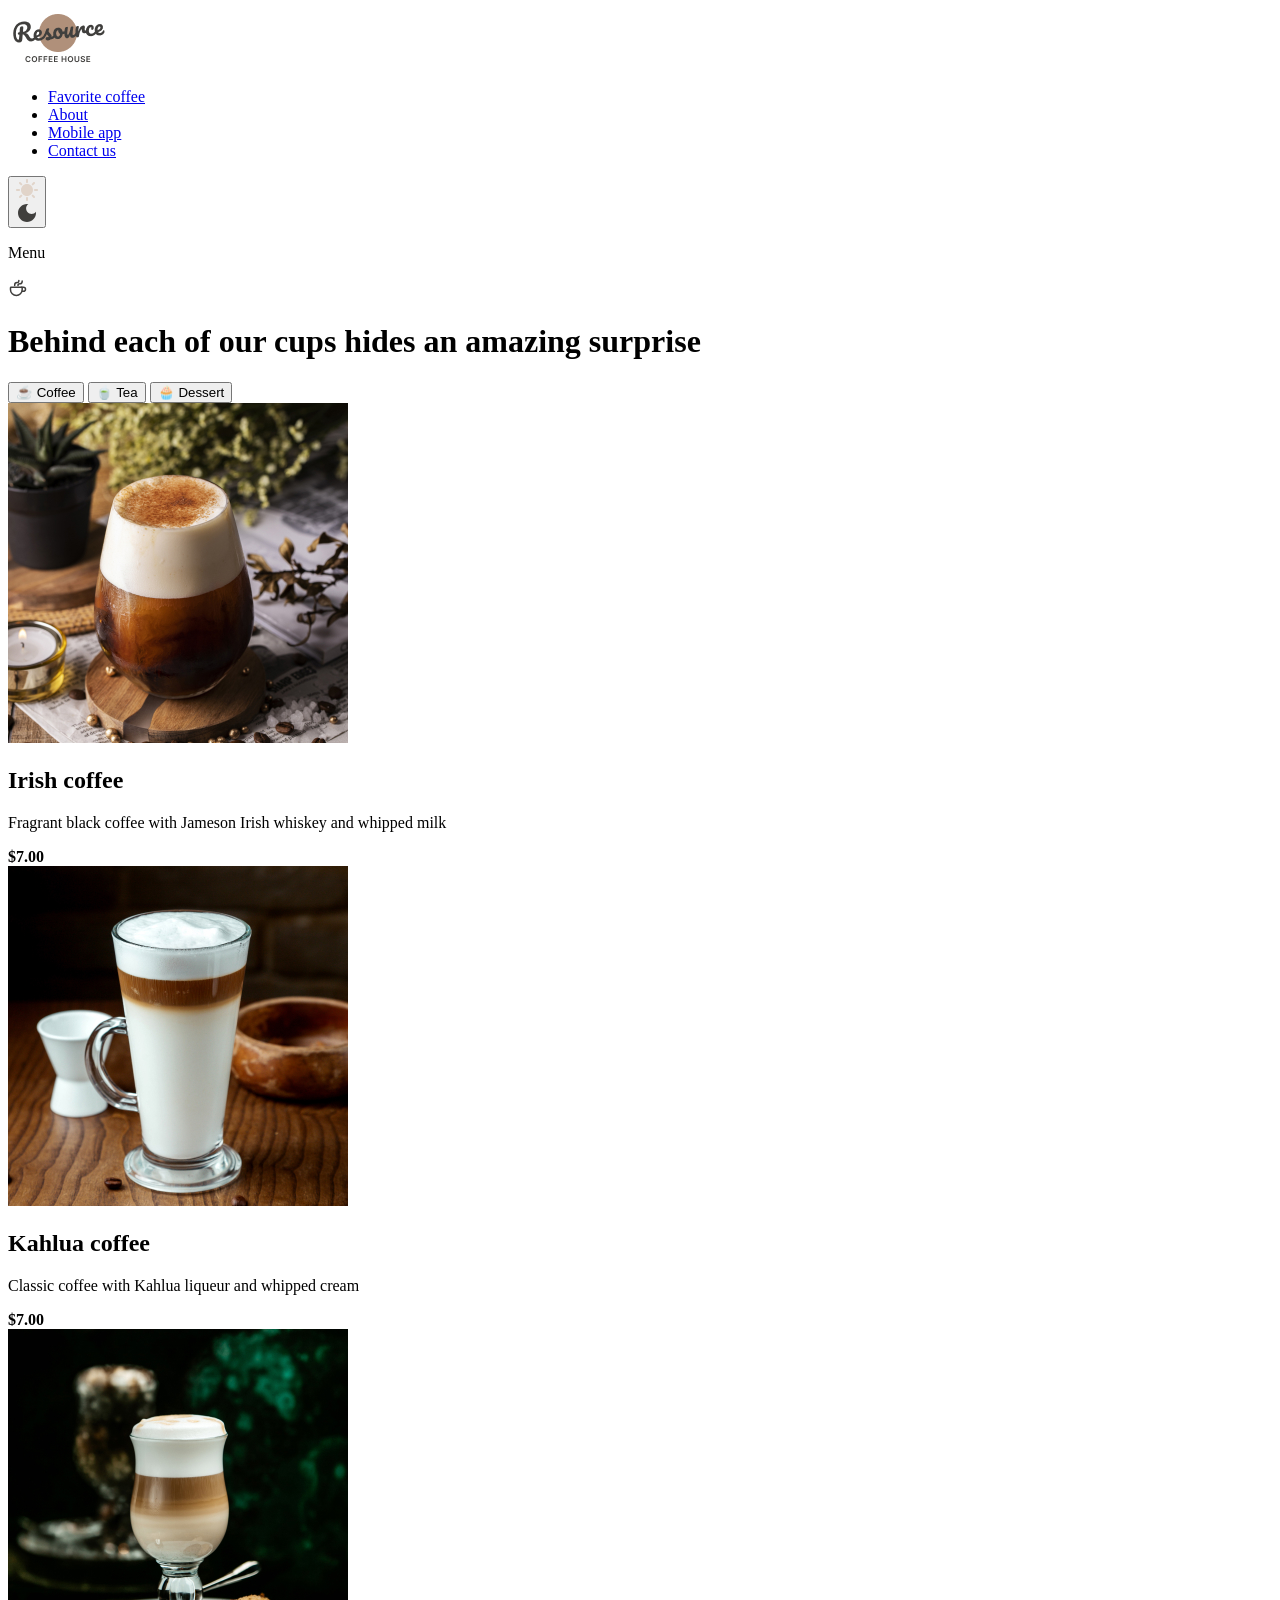
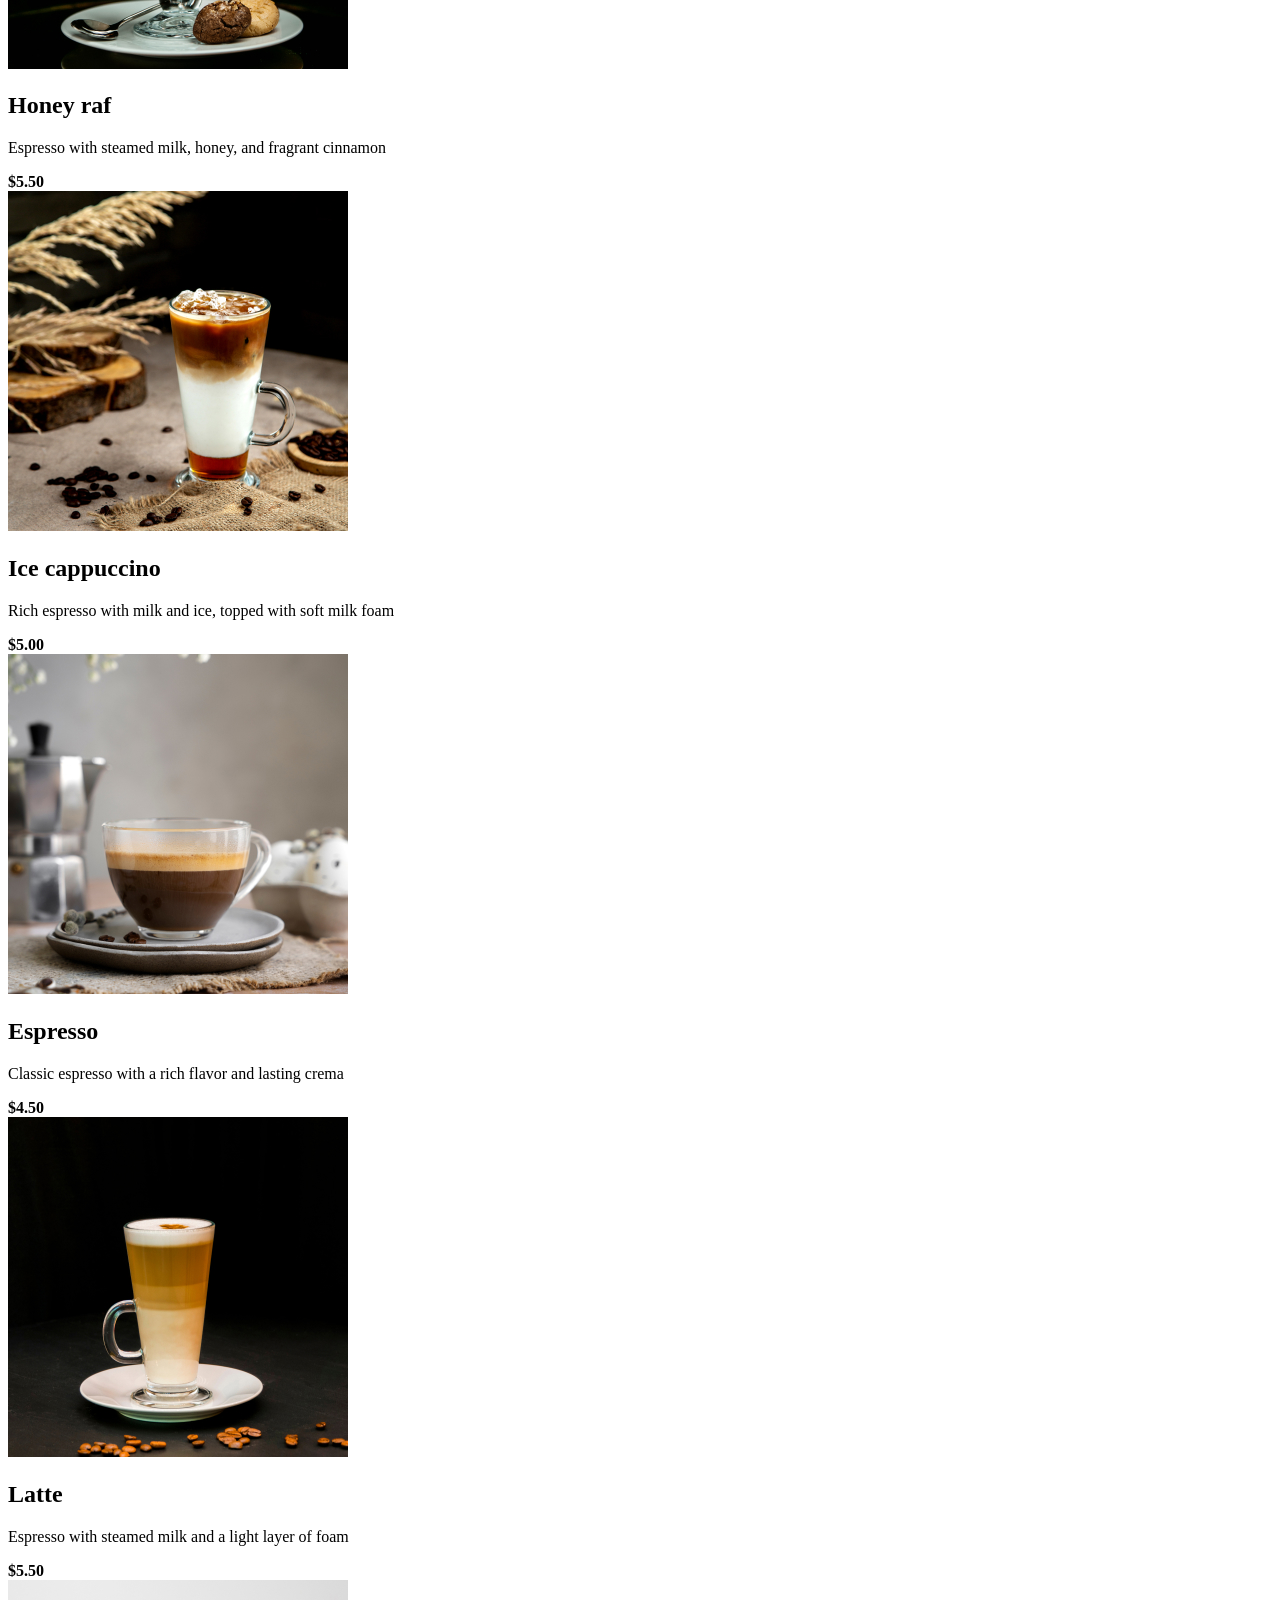
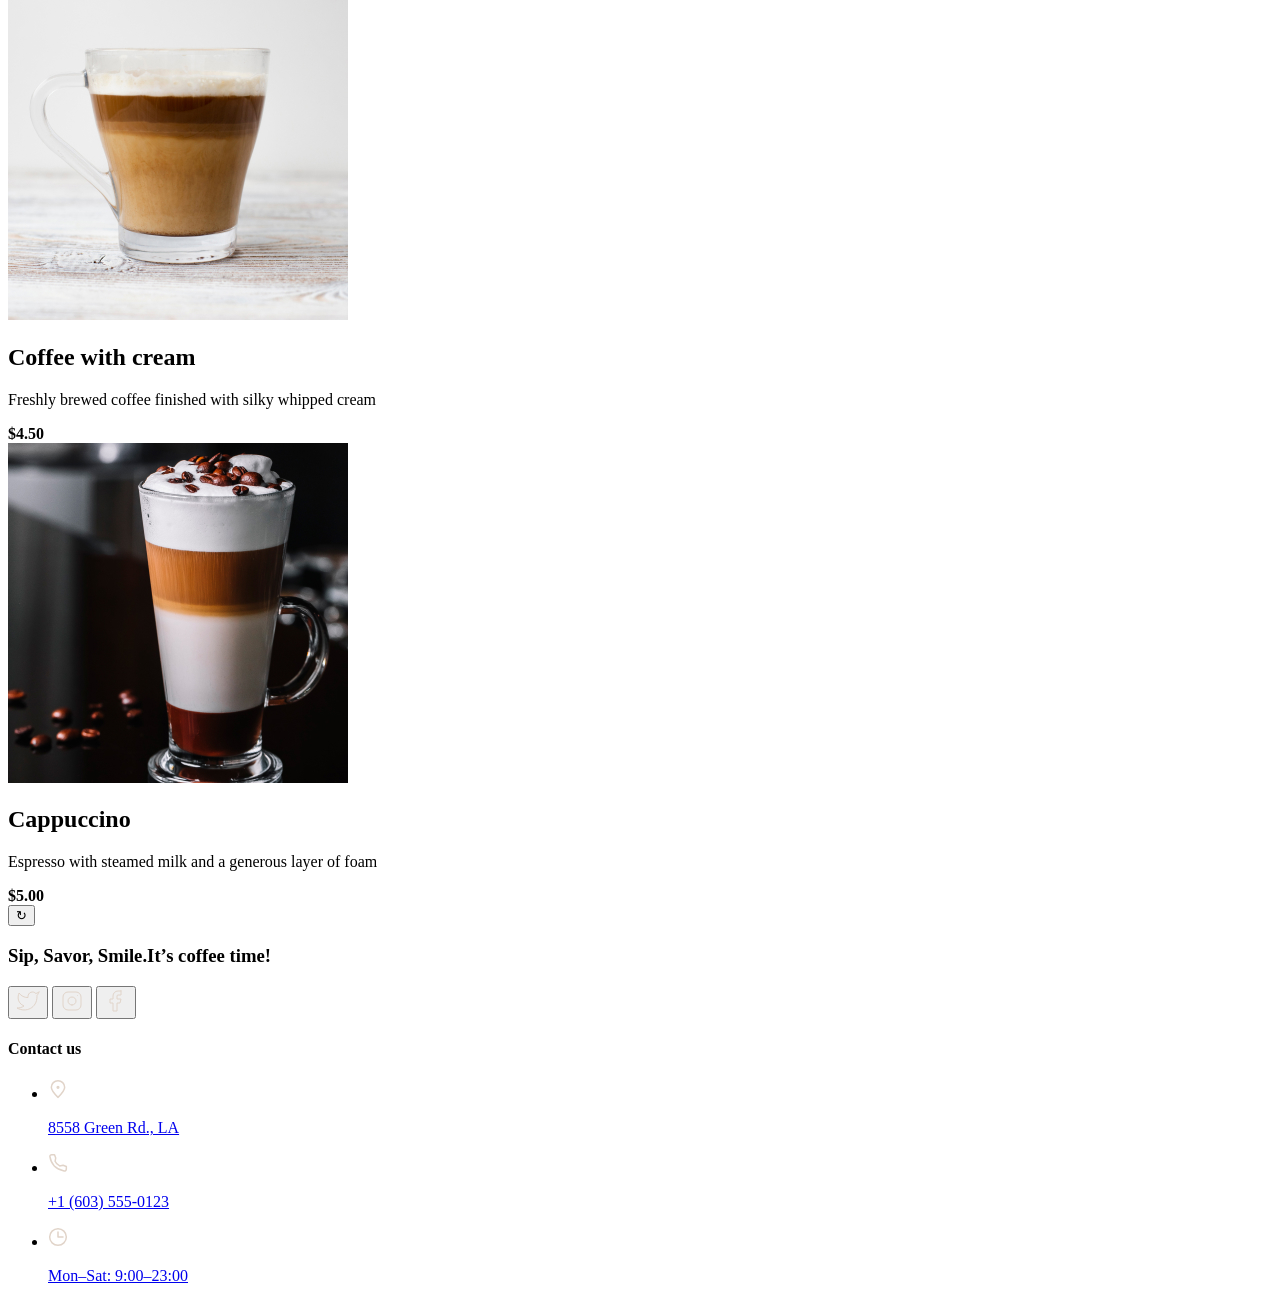
==== catalog.html @ e1d9738f "feat: added structure for the second page" ====
<!DOCTYPE html>
<html lang="en">
<head>
    <meta charset="UTF-8">
    <meta name="viewport" content="width=device-width, initial-scale=1.0">
    <link rel="stylesheet" href="styles/catalog.css">
    <link rel="icon" type="image/png" href="src/pictures/logo.png">
    <title>Menu | Resource</title>
</head>
<body>
    <header class="header">
        <div class="header__top-block">
            <div class="header__logo-container">
                <a href="index.html" aria-label="Go to the main page">
                    <img src="src/pictures/logo.png" alt="logo of the web-site with the sign Resource coffee shop">
                </a>
            </div>
            <nav class="header__nav">
                <ul>
                    <li><a href="index.html#favorite">Favorite coffee</a></li>
                    <li><a href="index.html#about">About</a></li>
                    <li><a href="index.html#mobile-app">Mobile app</a></li>
                    <li><a href="#contact-us">Contact us</a></li>
                </ul>
            </nav>
            <div class="header__interactive">
                <button class="header__switch-theme" type="button" aria-label="Switch theme">
                    <div class="header__img-container header__img-container_selected"><img src="src/pictures/Sun.svg" alt="an icon of the sun"></div>
                    <div class="header__img-container"><img src="src/pictures/Moon.svg" alt="an icon of the moon"></div>
                </button>
                <div class="header__menu header__menu_selected" aria-label="Menu">
                    <p>Menu</p>
                    <div class="header__menu-img">
                        <img src="src/pictures/coffee-cup.svg" alt="a coffee cup icon">
                    </div>
                </div>
            </div>
        </div>
    </header>

    <main class="catalog">
        <h1 class="catalog__heading">Behind each of our cups hides an <span>amazing surprise</span></h1>
        <div class="catalog__tabs" role="tablist" aria-label="Menu categories">
            <button class="catalog__tab catalog__tab_active" type="button">
                <span class="catalog__tab-icon">
                    ☕
                </span>
                <span>
                    Coffee
                </span>
            </button>
            <button class="catalog__tab" type="button">
                <span class="catalog__tab-icon">
                    🍵
                </span>
                <span>
                    Tea
                </span>
            </button>
            <button class="catalog__tab" type="button">
                <span class="catalog__tab-icon">
                    🧁
                </span>
                <span>
                    Dessert
                </span>
            </button>
        </div>
        <section class="catalog__grid" aria-label="Coffee menu">
            <article class="catalog-card">
                <div class="catalog-card__image">
                    <img src="src/pictures/coffee-1.jpg" alt="Irish coffee">
                </div>

                <div class="catalog-card__content">
                    <h2>Irish coffee</h2>

                    <p>Fragrant black coffee with Jameson Irish whiskey and whipped milk</p>

                    <strong>$7.00</strong>
                </div>
            </article>
            <article class="catalog-card">
                <div class="catalog-card__image">
                    <img src="src/pictures/coffee-2.jpg" alt="Kahlua coffee">
                </div>

                <div class="catalog-card__content">
                    <h2>Kahlua coffee</h2>

                    <p>Classic coffee with Kahlua liqueur and whipped cream</p>

                    <strong>$7.00</strong>
                </div>
            </article>

            <article class="catalog-card">
                <div class="catalog-card__image">
                    <img src="src/pictures/coffee-3.jpg" alt="Honey raf">
                </div>

                <div class="catalog-card__content">
                    <h2>Honey raf</h2>

                    <p>Espresso with steamed milk, honey, and fragrant cinnamon</p>

                    <strong>$5.50</strong>
                </div>
            </article>

            <article class="catalog-card">
                <div class="catalog-card__image">
                    <img src="src/pictures/coffee-4.jpg" alt="Ice cappuccino">
                </div>

                <div class="catalog-card__content">
                    <h2>Ice cappuccino</h2>

                    <p>Rich espresso with milk and ice, topped with soft milk foam</p>

                    <strong>$5.00</strong>
                </div>
            </article>

            <article class="catalog-card catalog-card_hidden">
                <div class="catalog-card__image">
                    <img src="src/pictures/coffee-5.jpg" alt="Espresso">
                </div>

                <div class="catalog-card__content">
                    <h2>Espresso</h2>

                    <p>Classic espresso with a rich flavor and lasting crema</p>

                    <strong>$4.50</strong>
                </div>
            </article>

            <article class="catalog-card catalog-card_hidden">
                <div class="catalog-card__image">
                    <img src="src/pictures/coffee-6.jpg" alt="Latte">
                </div>

                <div class="catalog-card__content">
                    <h2>Latte</h2>

                    <p>Espresso with steamed milk and a light layer of foam</p>

                    <strong>$5.50</strong>
                </div>
            </article>

            <article class="catalog-card catalog-card_hidden">
                <div class="catalog-card__image">
                    <img src="src/pictures/coffee-7.jpg" alt="Coffee with cream">
                </div>

                <div class="catalog-card__content">
                    <h2>Coffee with cream</h2>

                    <p>Freshly brewed coffee finished with silky whipped cream</p>

                    <strong>$4.50</strong>
                </div>
            </article>

            <article class="catalog-card catalog-card_hidden">
                <div class="catalog-card__image">
                    <img src="src/pictures/coffee-8.jpg" alt="Cappuccino">
                </div>

                <div class="catalog-card__content">
                    <h2>Cappuccino</h2>

                    <p>Espresso with steamed milk and a generous layer of foam</p>

                    <strong>$5.00</strong>
                </div>
            </article>
        </section>
        <button class="catalog__load-more" type="button" aria-label="Load more coffee items">↻</button>
    </main>

    <footer class="footer" id="contact-us">
        <div class="footer__left">
            <h3 class="footer__heading"><span class="footer__heading-line">Sip, Savor, Smile.</span><span class="footer__heading-line main__printed">It’s coffee time!</span></h3>
            <div class="footer__buttons">
                <button class="footer-button" type="button"><img src="src/pictures/twitter.svg" alt="an icon of Twitter"></button>
                <button class="footer-button" type="button"><img src="src/pictures/instagram.svg" alt="an icon of Instagram"></button>
                <button class="footer-button" type="button"><img src="src/pictures/facebook.svg" alt="an icon of Facebook"></button>
            </div>
        </div>
        <div class="footer__right">
            <h4 class="footer__right-heading">Contact us</h4>
            <ul class="footer__contacts">
                <li><a href="https://www.google.com/maps/search/?api=1&query=8558+Green+Rd,+Los+Angeles" target="_blank" rel="noopener noreferrer"><div class="footer__icon"><img src="src/pictures/pin-alt.svg" alt="an icon of geographic point"></div><p class="footer__text">8558 Green Rd., LA</p></a></li>
                <li><a href="tel:+16035550123"><div class="footer__icon"><img src="src/pictures/phone.svg" alt="an icon of a phone"></div><p class="footer__text">+1 (603) 555-0123</p></a></li>
                <li><a href="https://calendar.google.com/calendar/u/0/r" target="_blank" rel="noopener noreferrer"><div class="footer__icon"><img src="src/pictures/clock.svg" alt="an icon of a clock"></div><p class="footer__text">Mon–Sat: 9:00–23:00</p></a></li>
            </ul>
        </div>
    </footer>
</body>
</html>
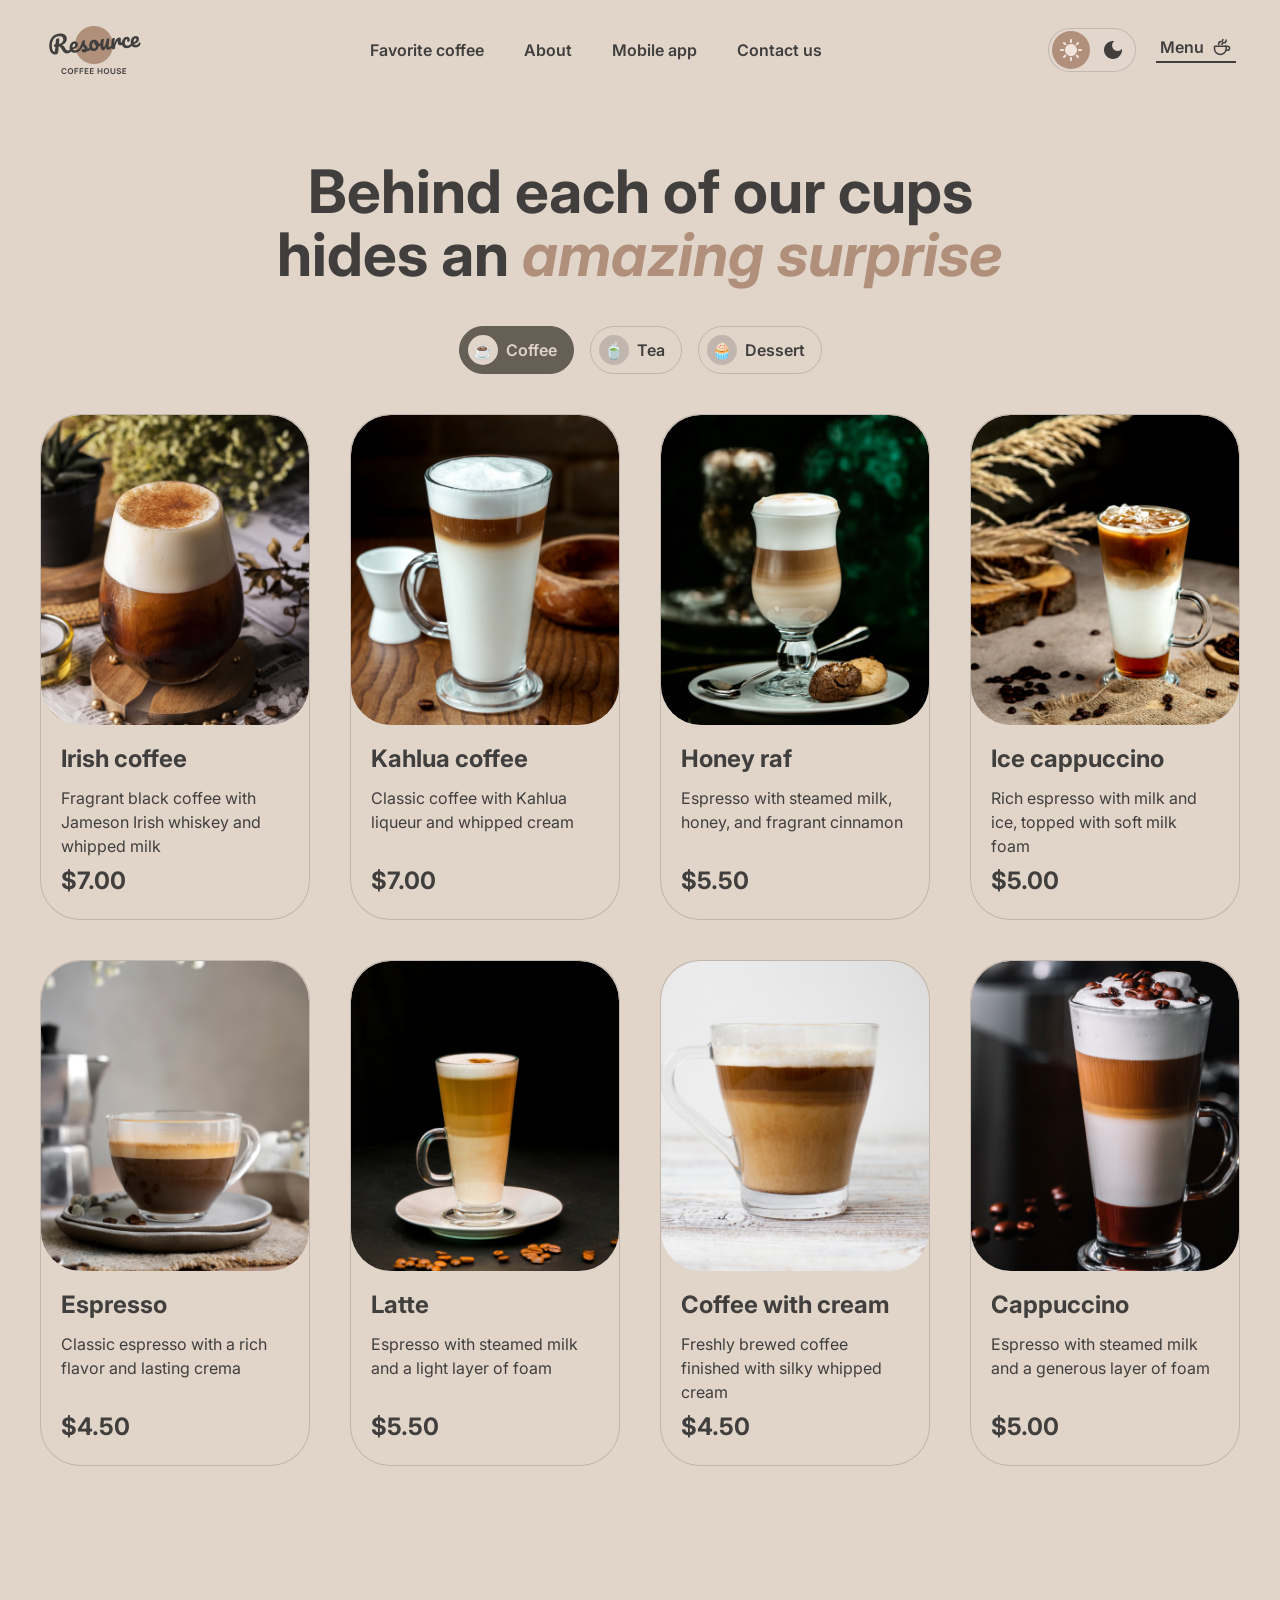
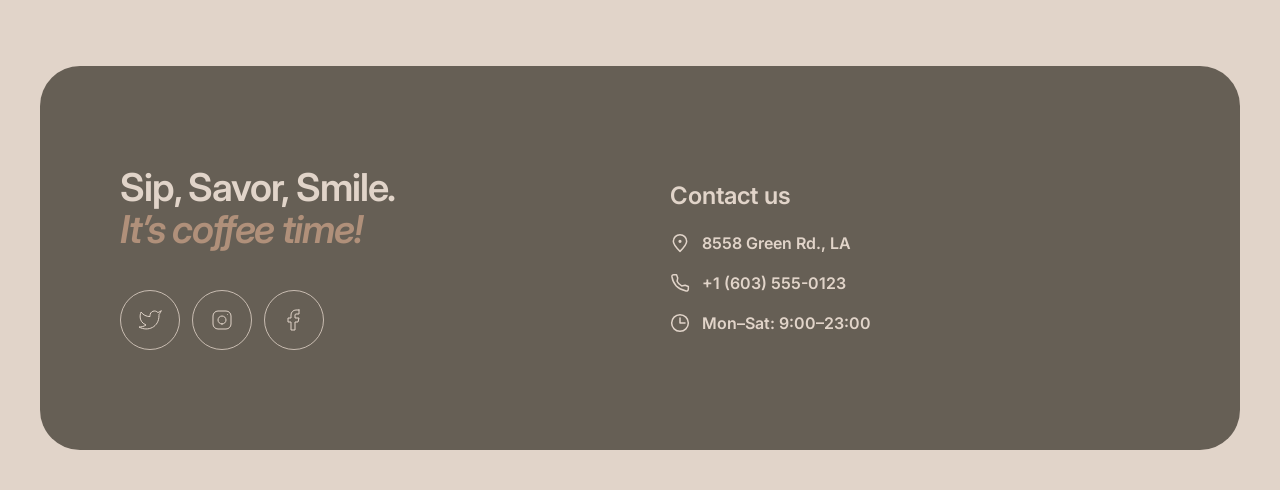
==== commit bcfb76d8: "feat: completed the whole structure" ====
--- a/catalog.html
+++ b/catalog.html
@@ -12,7 +12,7 @@
         <div class="header__top-block">
             <div class="header__logo-container">
                 <a href="index.html" aria-label="Go to the main page">
-                    <img src="src/pictures/logo.png" alt="logo of the web-site with the sign Resource coffee shop">
+                    <img class="header__logo" src="src/pictures/logo.png" data-light-src="src/pictures/logo.png" data-dark-src="src/pictures/logo-dark.png" alt="logo of the web-site with the sign Resource coffee shop">
                 </a>
             </div>
             <nav class="header__nav">
@@ -24,7 +24,7 @@
                 </ul>
             </nav>
             <div class="header__interactive">
-                <button class="header__switch-theme" type="button" aria-label="Switch theme">
+                <button class="header__switch-theme" type="button" aria-label="Switch theme" aria-pressed="false">
                     <div class="header__img-container header__img-container_selected"><img src="src/pictures/Sun.svg" alt="an icon of the sun"></div>
                     <div class="header__img-container"><img src="src/pictures/Moon.svg" alt="an icon of the moon"></div>
                 </button>
@@ -199,5 +199,7 @@
             </ul>
         </div>
     </footer>
+
+    <script src="src/scripts/script.js"></script>
 </body>
 </html>
--- a/styles/catalog.css
+++ b/styles/catalog.css
@@ -0,0 +1,202 @@
+@import url('style.css');
+
+.header__menu_selected {
+    border-bottom: 2px solid var(--dark-text);
+    padding-bottom: 4px;
+}
+
+.catalog {
+    max-width: 1360px;
+    margin: 0 auto;
+    padding: 60px 0 100px;
+}
+
+.catalog__heading {
+    max-width: 800px;
+    margin: 0 auto;
+    color: var(--dark-text);
+    font-size: 60px;
+    line-height: 1.05;
+    text-align: center;
+}
+
+.catalog__heading span {
+    color: var(--printed-text);
+    font-style: italic;
+}
+
+.catalog__tabs {
+    display: flex;
+    justify-content: center;
+    gap: 16px;
+    margin: 40px 0;
+}
+
+.catalog__tab {
+    display: inline-flex;
+    align-items: center;
+    gap: 8px;
+    min-height: 46px;
+    padding: 8px 16px 8px 8px;
+    border: 1px solid transparent;
+    border-radius: 100px;
+    background: transparent;
+    color: var(--dark-text);
+    font-size: 16px;
+    font-weight: 600;
+    cursor: pointer;
+    transition: background-color 0.2s ease, color 0.2s ease, border-color 0.2s ease;
+}
+
+.catalog__tab-icon {
+    display: grid;
+    width: 30px;
+    height: 30px;
+    place-items: center;
+    border-radius: 50%;
+    background: #c1b6ad;
+    font-size: 16px;
+}
+
+.catalog__tab:hover,
+.catalog__tab_active {
+    border-color: #665f55;
+    background: #665f55;
+    color: var(--cream-text);
+}
+
+.catalog__tab:not(.catalog__tab_active) {
+    border-color: #c1b6ad;
+}
+
+.catalog__tab_active .catalog__tab-icon {
+    background: #e1d4c9;
+}
+
+.catalog__grid {
+    display: grid;
+    grid-template-columns: repeat(4, 1fr);
+    gap: 40px;
+}
+
+.catalog-card {
+    min-height: 506px;
+    overflow: hidden;
+    border: 1px solid rgba(64, 63, 61, 0.2);
+    border-radius: 40px;
+    background: var(--light-background);
+    transition: transform 0.2s ease, box-shadow 0.2s ease;
+}
+
+.catalog-card:hover {
+    transform: translateY(-4px);
+    box-shadow: var(--shadow-soft);
+}
+
+.catalog-card__image {
+    height: 310px;
+    overflow: hidden;
+    border-radius: 40px;
+}
+
+.catalog-card__image img {
+    width: 100%;
+    height: 100%;
+    object-fit: cover;
+    transition: transform 0.3s ease;
+}
+
+.catalog-card:hover .catalog-card__image img {
+    transform: scale(1.04);
+}
+
+.catalog-card__content {
+    display: flex;
+    min-height: 194px;
+    flex-direction: column;
+    padding: 20px;
+}
+
+.catalog-card__content h2 {
+    margin-bottom: 12px;
+    font-size: 24px;
+    line-height: 1.2;
+}
+
+.catalog-card__content p {
+    font-size: 16px;
+    line-height: 1.5;
+}
+
+.catalog-card__content strong {
+    margin-top: auto;
+    font-size: 24px;
+}
+
+.catalog__load-more {
+    display: none;
+    width: 60px;
+    height: 60px;
+    margin: 40px auto 0;
+    border: 1px solid var(--dark-text);
+    border-radius: 50%;
+    background: transparent;
+    color: var(--dark-text);
+    font-size: 26px;
+    cursor: pointer;
+    transform: rotate(95deg);
+    transition: background-color 0.2s ease, transform 0.2s ease;
+}
+
+.catalog__load-more:hover {
+    transform: rotate(95deg) translateY(-2px);
+}
+
+@media (max-width: 1100px) {
+    .catalog {
+        padding-top: 40px;
+    }
+
+    .catalog__heading {
+        max-width: 680px;
+        font-size: 48px;
+    }
+
+    .catalog__grid {
+        grid-template-columns: repeat(2, 1fr);
+        gap: 40px;
+    }
+
+    .catalog-card_hidden {
+        display: none;
+    }
+
+    .catalog__load-more {
+        display: block;
+    }
+}
+
+@media (max-width: 600px) {
+    .catalog {
+        padding: 40px 0 60px;
+    }
+
+    .catalog__heading {
+        font-size: 32px;
+    }
+
+    .catalog__tabs {
+        gap: 4px;
+        margin: 32px 0;
+    }
+
+    .catalog__tab {
+        padding-right: 10px;
+        font-size: 14px;
+    }
+
+    .catalog__grid {
+        grid-template-columns: 1fr;
+        gap: 20px;
+    }
+}
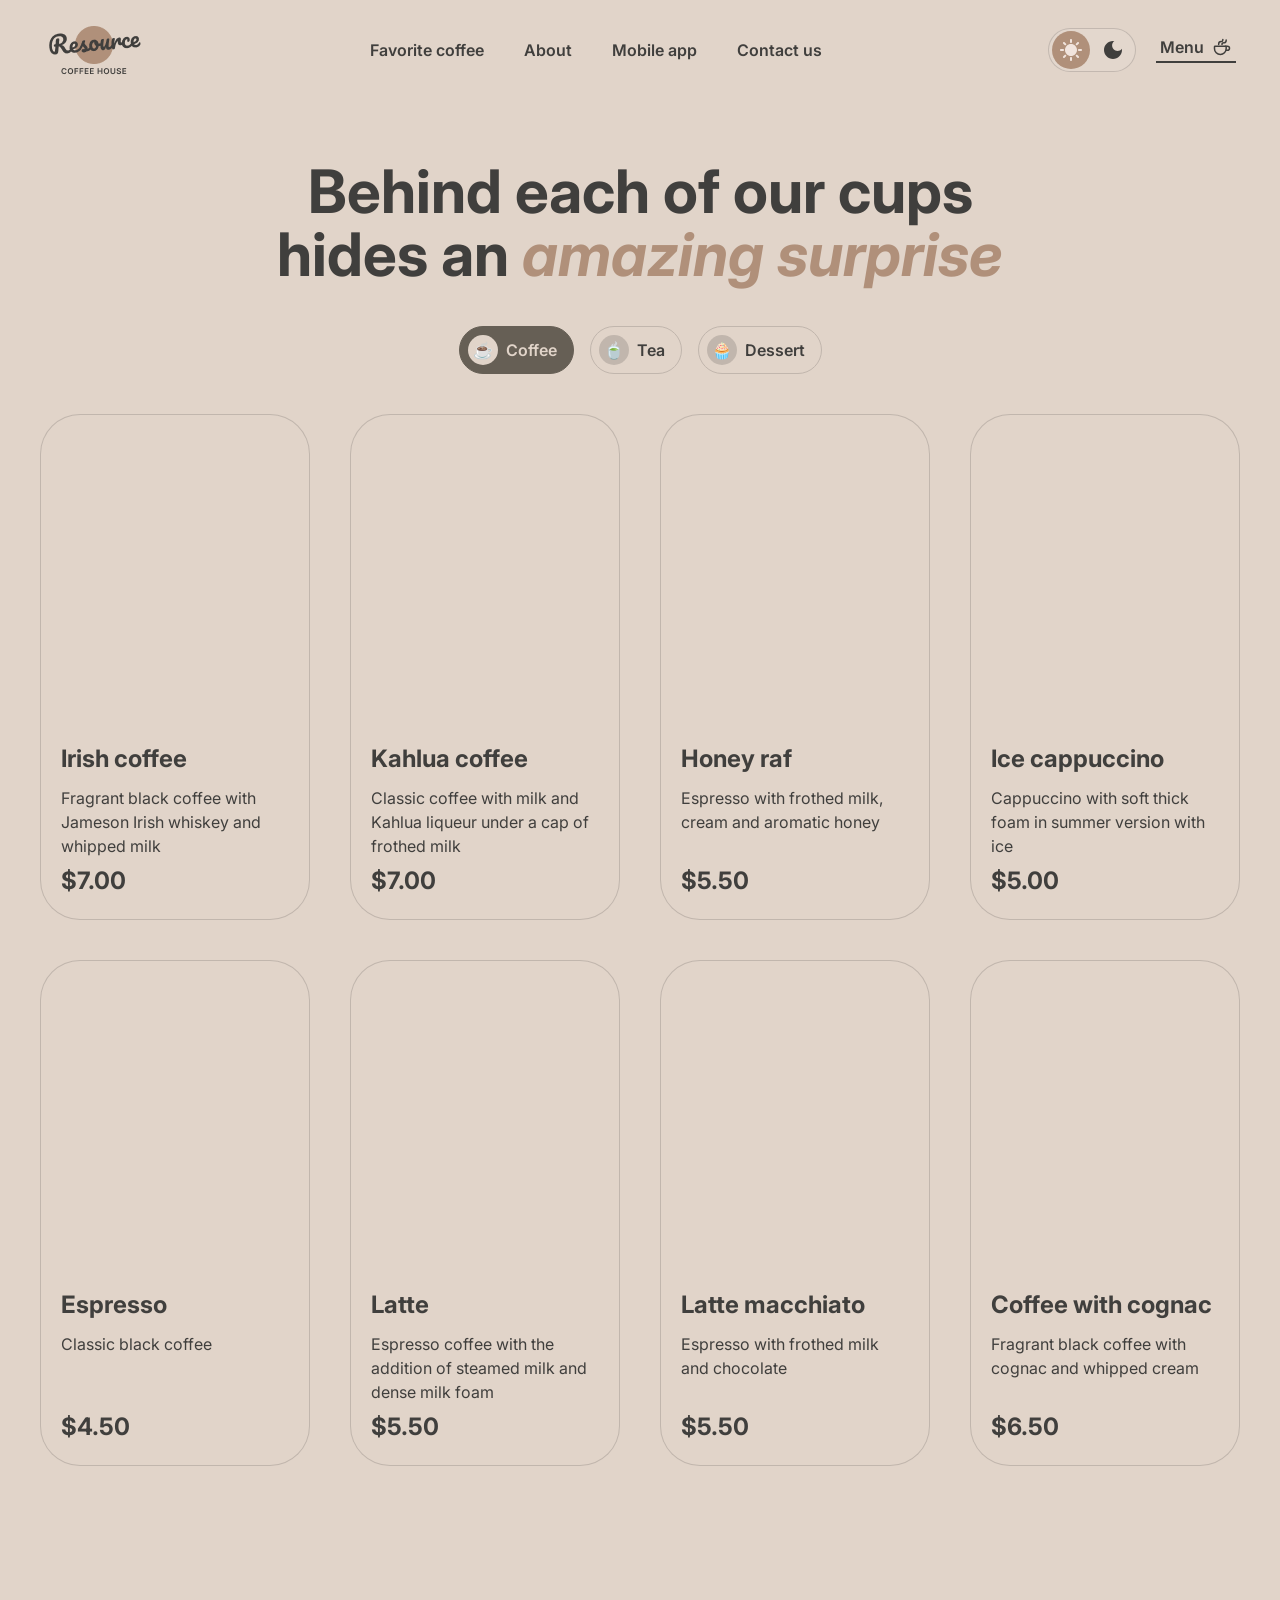
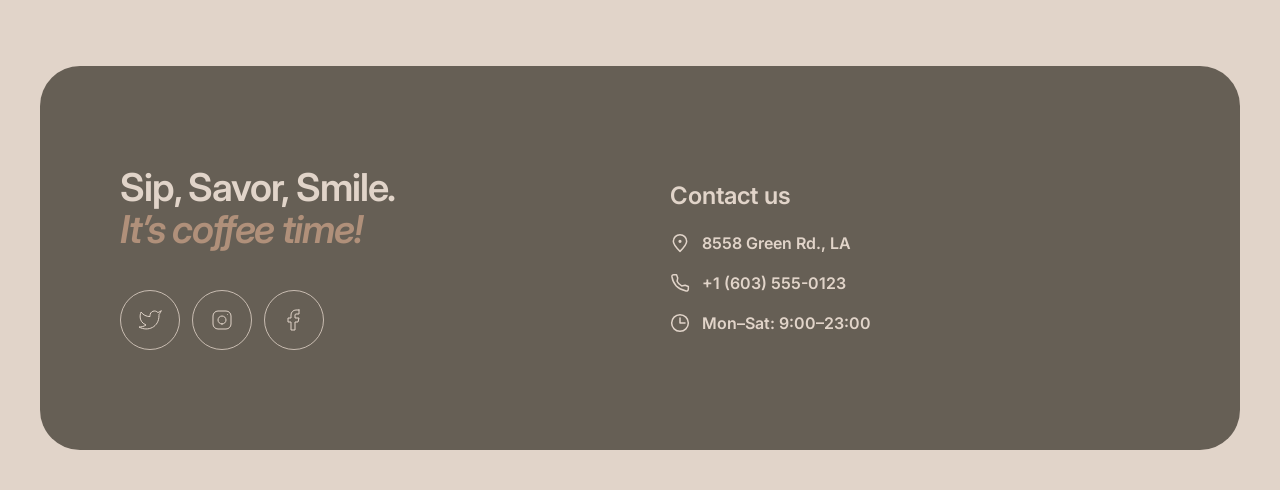
==== commit 980d9c5b: "feat: add interactive coffee house features Add responsive burger navigation, slider controls, dynam" ====
--- a/catalog.html
+++ b/catalog.html
@@ -28,11 +28,12 @@
                     <div class="header__img-container header__img-container_selected"><img src="src/pictures/Sun.svg" alt="an icon of the sun"></div>
                     <div class="header__img-container"><img src="src/pictures/Moon.svg" alt="an icon of the moon"></div>
                 </button>
-                <div class="header__menu header__menu_selected" aria-label="Menu">
+                <button class="header__menu header__menu_selected" type="button" aria-label="Open menu" aria-expanded="false">
                     <p>Menu</p>
                     <div class="header__menu-img">
                         <img src="src/pictures/coffee-cup.svg" alt="a coffee cup icon">
                     </div>
+                </button>
                 </div>
             </div>
         </div>
@@ -66,118 +67,8 @@
                 </span>
             </button>
         </div>
-        <section class="catalog__grid" aria-label="Coffee menu">
-            <article class="catalog-card">
-                <div class="catalog-card__image">
-                    <img src="src/pictures/coffee-1.jpg" alt="Irish coffee">
-                </div>
-
-                <div class="catalog-card__content">
-                    <h2>Irish coffee</h2>
-
-                    <p>Fragrant black coffee with Jameson Irish whiskey and whipped milk</p>
-
-                    <strong>$7.00</strong>
-                </div>
-            </article>
-            <article class="catalog-card">
-                <div class="catalog-card__image">
-                    <img src="src/pictures/coffee-2.jpg" alt="Kahlua coffee">
-                </div>
-
-                <div class="catalog-card__content">
-                    <h2>Kahlua coffee</h2>
-
-                    <p>Classic coffee with Kahlua liqueur and whipped cream</p>
-
-                    <strong>$7.00</strong>
-                </div>
-            </article>
-
-            <article class="catalog-card">
-                <div class="catalog-card__image">
-                    <img src="src/pictures/coffee-3.jpg" alt="Honey raf">
-                </div>
-
-                <div class="catalog-card__content">
-                    <h2>Honey raf</h2>
-
-                    <p>Espresso with steamed milk, honey, and fragrant cinnamon</p>
-
-                    <strong>$5.50</strong>
-                </div>
-            </article>
-
-            <article class="catalog-card">
-                <div class="catalog-card__image">
-                    <img src="src/pictures/coffee-4.jpg" alt="Ice cappuccino">
-                </div>
-
-                <div class="catalog-card__content">
-                    <h2>Ice cappuccino</h2>
-
-                    <p>Rich espresso with milk and ice, topped with soft milk foam</p>
-
-                    <strong>$5.00</strong>
-                </div>
-            </article>
-
-            <article class="catalog-card catalog-card_hidden">
-                <div class="catalog-card__image">
-                    <img src="src/pictures/coffee-5.jpg" alt="Espresso">
-                </div>
-
-                <div class="catalog-card__content">
-                    <h2>Espresso</h2>
-
-                    <p>Classic espresso with a rich flavor and lasting crema</p>
-
-                    <strong>$4.50</strong>
-                </div>
-            </article>
-
-            <article class="catalog-card catalog-card_hidden">
-                <div class="catalog-card__image">
-                    <img src="src/pictures/coffee-6.jpg" alt="Latte">
-                </div>
-
-                <div class="catalog-card__content">
-                    <h2>Latte</h2>
-
-                    <p>Espresso with steamed milk and a light layer of foam</p>
-
-                    <strong>$5.50</strong>
-                </div>
-            </article>
-
-            <article class="catalog-card catalog-card_hidden">
-                <div class="catalog-card__image">
-                    <img src="src/pictures/coffee-7.jpg" alt="Coffee with cream">
-                </div>
-
-                <div class="catalog-card__content">
-                    <h2>Coffee with cream</h2>
-
-                    <p>Freshly brewed coffee finished with silky whipped cream</p>
-
-                    <strong>$4.50</strong>
-                </div>
-            </article>
-
-            <article class="catalog-card catalog-card_hidden">
-                <div class="catalog-card__image">
-                    <img src="src/pictures/coffee-8.jpg" alt="Cappuccino">
-                </div>
-
-                <div class="catalog-card__content">
-                    <h2>Cappuccino</h2>
-
-                    <p>Espresso with steamed milk and a generous layer of foam</p>
-
-                    <strong>$5.00</strong>
-                </div>
-            </article>
-        </section>
+        <section class="catalog__grid" aria-label="Coffee menu"></section>
+        <div class="catalog__modal-root"></div>
         <button class="catalog__load-more" type="button" aria-label="Load more coffee items">↻</button>
     </main>
 
@@ -200,6 +91,6 @@
         </div>
     </footer>
 
-    <script src="src/scripts/script.js"></script>
+    <script type="module" src="src/scripts/main.js"></script>
 </body>
 </html>
--- a/styles/catalog.css
+++ b/styles/catalog.css
@@ -23,6 +23,29 @@
 .catalog__heading span {
     color: var(--printed-text);
     font-style: italic;
+}
+
+.catalog,
+.catalog__heading,
+.catalog__tabs,
+.catalog__tab,
+.catalog-card,
+.catalog__load-more {
+    transition: var(--theme-transition), transform 0.2s ease, box-shadow 0.2s ease;
+}
+
+.dark-theme .catalog-card {
+    border-color: rgba(225, 212, 201, 0.2);
+    background: #665f55;
+}
+
+.dark-theme .catalog__tab:not(.catalog__tab_active) {
+    border-color: #c1b6ad;
+}
+
+.dark-theme .catalog__load-more {
+    border-color: var(--cream-text);
+    color: var(--cream-text);
 }
 
 .catalog__tabs {
@@ -149,7 +172,134 @@
 }
 
 .catalog__load-more:hover {
-    transform: rotate(95deg) translateY(-2px);
+    background: var(--printed-text);
+}
+
+.catalog__load-more[hidden] {
+    display: none;
+}
+
+.catalog-modal {
+    position: fixed;
+    z-index: 20;
+    inset: 0;
+}
+
+.catalog-modal__backdrop {
+    position: absolute;
+    inset: 0;
+    background: rgba(64, 63, 61, 0.8);
+}
+
+.catalog-modal__dialog {
+    position: absolute;
+    top: 50%;
+    left: 50%;
+    display: flex;
+    width: min(800px, calc(100% - 40px));
+    max-height: calc(100vh - 40px);
+    overflow: auto;
+    transform: translate(-50%, -50%);
+    border-radius: 40px;
+    background: var(--light-background);
+    color: var(--dark-text);
+    box-shadow: var(--shadow-soft);
+}
+
+.catalog-modal__image {
+    width: 340px;
+    height: 340px;
+    margin: 20px;
+    border-radius: 40px;
+    object-fit: cover;
+}
+
+.catalog-modal__content {
+    flex: 1;
+    padding: 20px 20px 20px 0;
+}
+
+.catalog-modal__content h2 {
+    margin: 0 40px 12px 0;
+    font-size: 24px;
+}
+
+.catalog-modal__content > p {
+    margin-bottom: 20px;
+}
+
+.catalog-modal__close {
+    position: absolute;
+    top: 16px;
+    right: 16px;
+    z-index: 1;
+    width: 44px;
+    height: 44px;
+    border: 1px solid var(--dark-text);
+    border-radius: 50%;
+    background: transparent;
+    color: var(--dark-text);
+    font-size: 30px;
+    line-height: 1;
+    cursor: pointer;
+}
+
+.catalog-modal__option {
+    margin-top: 20px;
+}
+
+.catalog-modal__option h3 {
+    margin-bottom: 8px;
+    font-size: 16px;
+}
+
+.catalog-modal__choices {
+    display: flex;
+    flex-wrap: wrap;
+    gap: 8px;
+}
+
+.catalog-modal__choices button {
+    min-height: 38px;
+    padding: 6px 12px;
+    border: 1px solid #c1b6ad;
+    border-radius: 100px;
+    background: transparent;
+    color: var(--dark-text);
+    cursor: pointer;
+}
+
+.catalog-modal__choices button span {
+    margin-right: 5px;
+    font-weight: 600;
+}
+
+.catalog-modal__choices button.is-selected {
+    border-color: var(--dark-background);
+    background: var(--dark-background);
+    color: var(--cream-text);
+}
+
+.catalog-modal__total {
+    display: flex;
+    justify-content: space-between;
+    margin-top: 24px;
+    font-size: 20px;
+}
+
+.catalog-modal__total strong {
+    font-size: 24px;
+}
+
+.modal-open {
+    overflow: hidden;
+}
+
+.catalog-card:focus-visible,
+.catalog__tab:focus-visible,
+.catalog-modal button:focus-visible {
+    outline: 2px solid var(--printed-text);
+    outline-offset: 3px;
 }
 
 @media (max-width: 1100px) {
@@ -167,12 +317,24 @@
         gap: 40px;
     }
 
+}
+
+@media (max-width: 768px) {
     .catalog-card_hidden {
         display: none;
     }
 
     .catalog__load-more {
         display: block;
+    }
+
+    .catalog-modal__dialog {
+        width: min(600px, calc(100% - 32px));
+    }
+
+    .catalog-modal__image {
+        width: 180px;
+        height: 180px;
     }
 }
 
@@ -199,4 +361,22 @@
         grid-template-columns: 1fr;
         gap: 20px;
     }
-}
+
+    .catalog-modal__dialog {
+        display: block;
+        width: calc(100% - 32px);
+        border-radius: 28px;
+    }
+
+    .catalog-modal__image {
+        display: block;
+        width: calc(100% - 40px);
+        height: 180px;
+        margin: 20px;
+        border-radius: 24px;
+    }
+
+    .catalog-modal__content {
+        padding: 0 20px 20px;
+    }
+}
